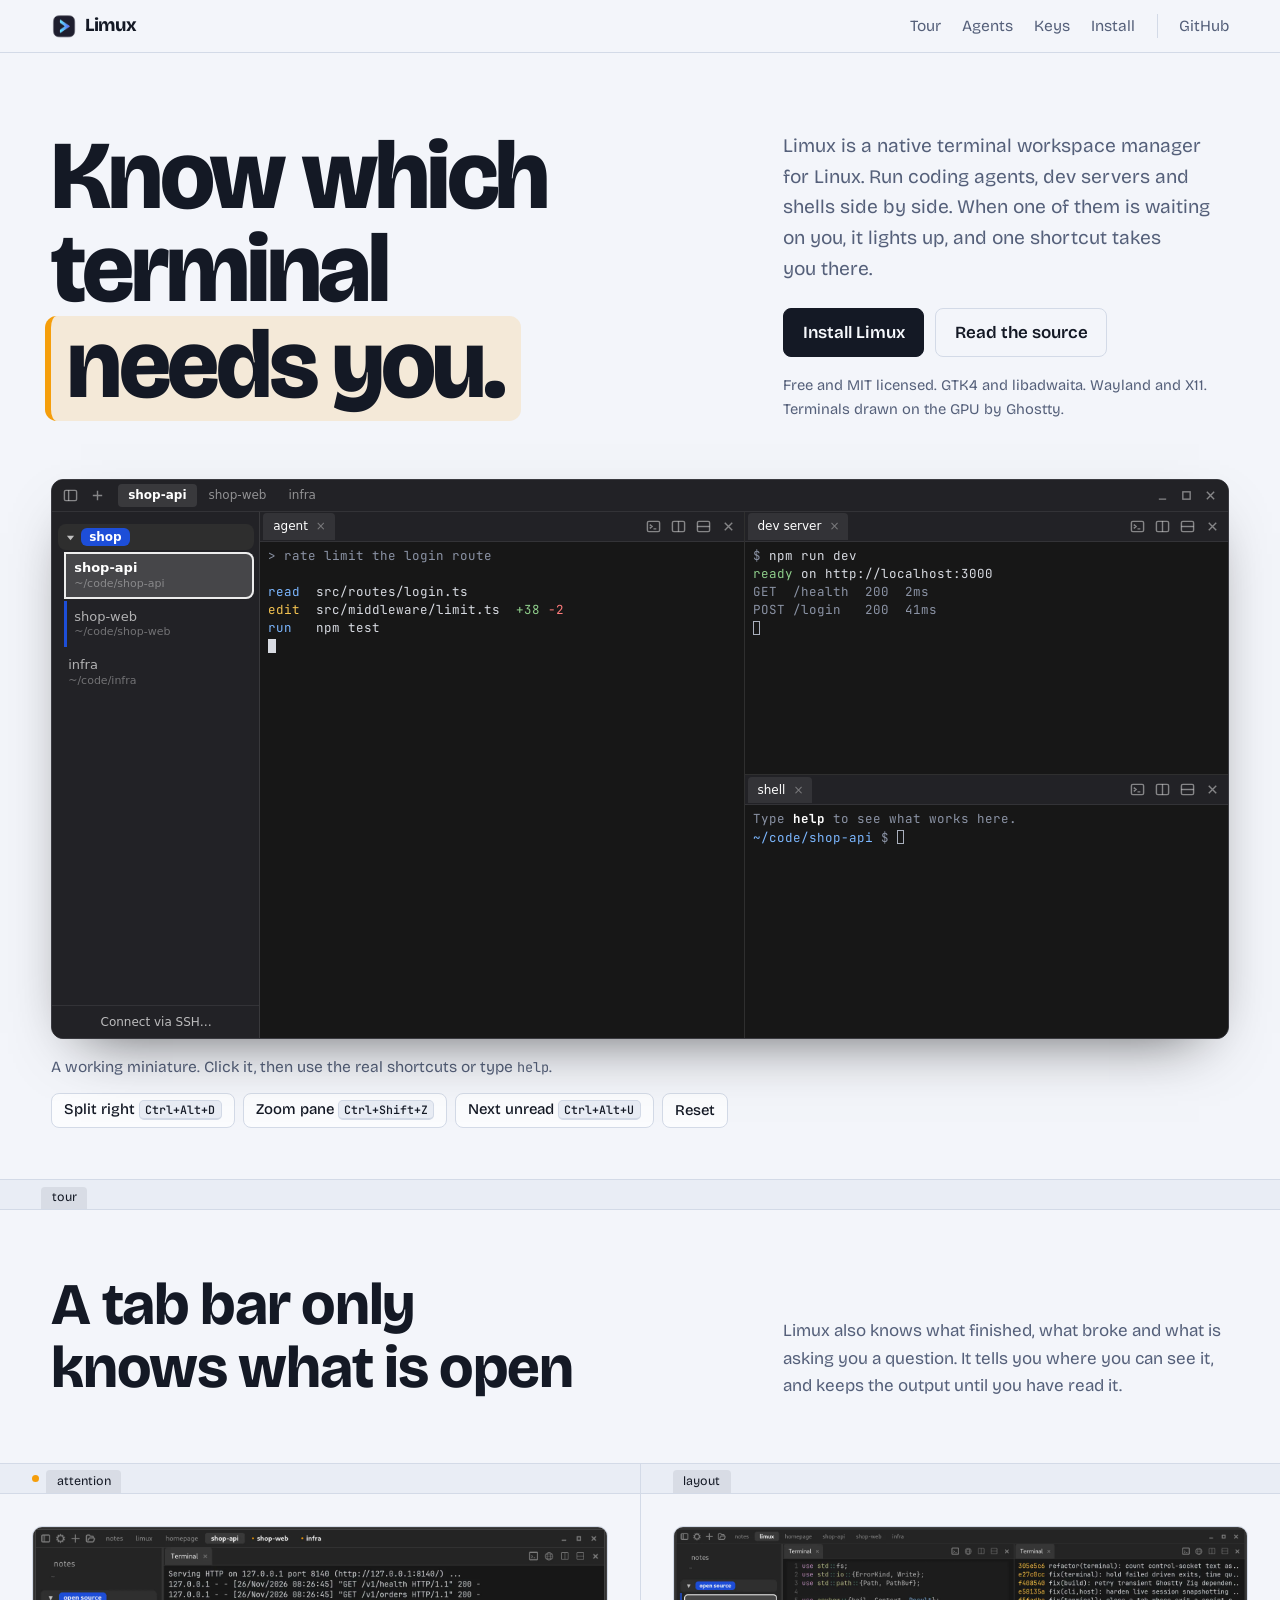
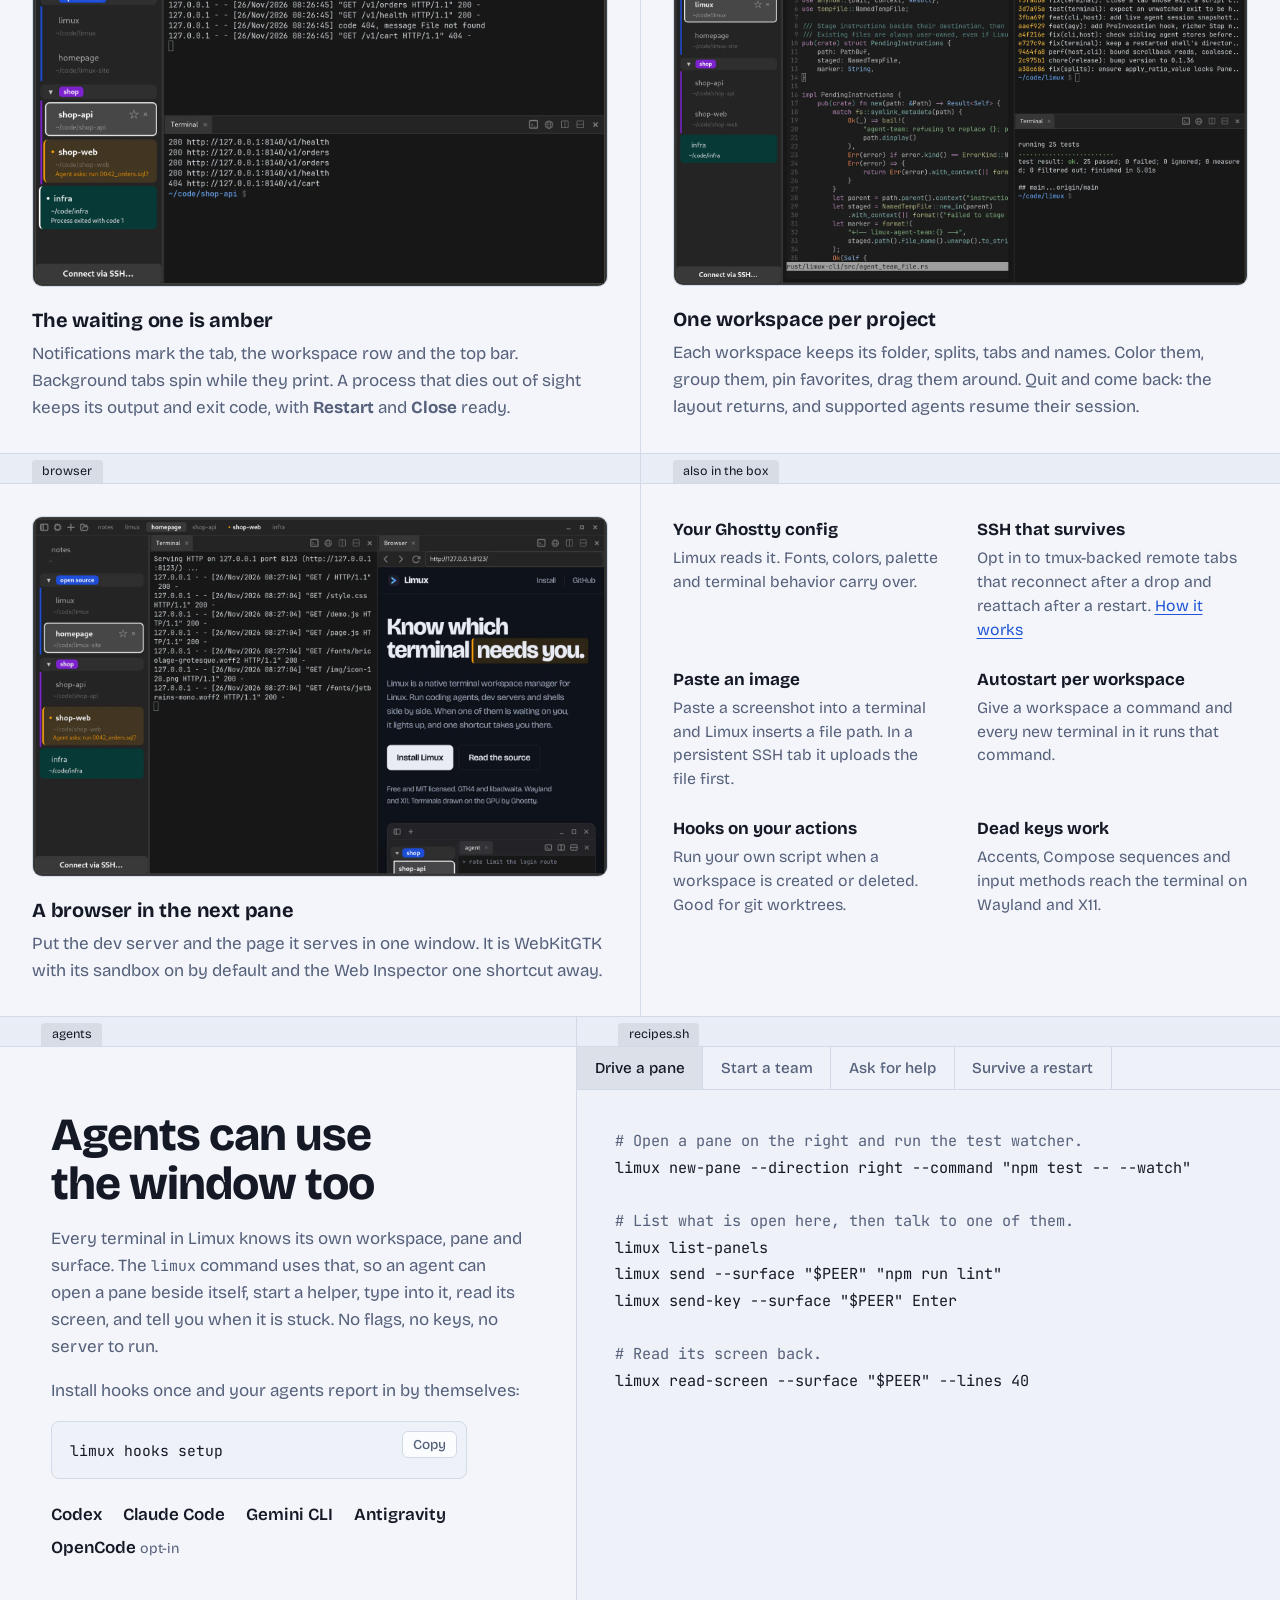
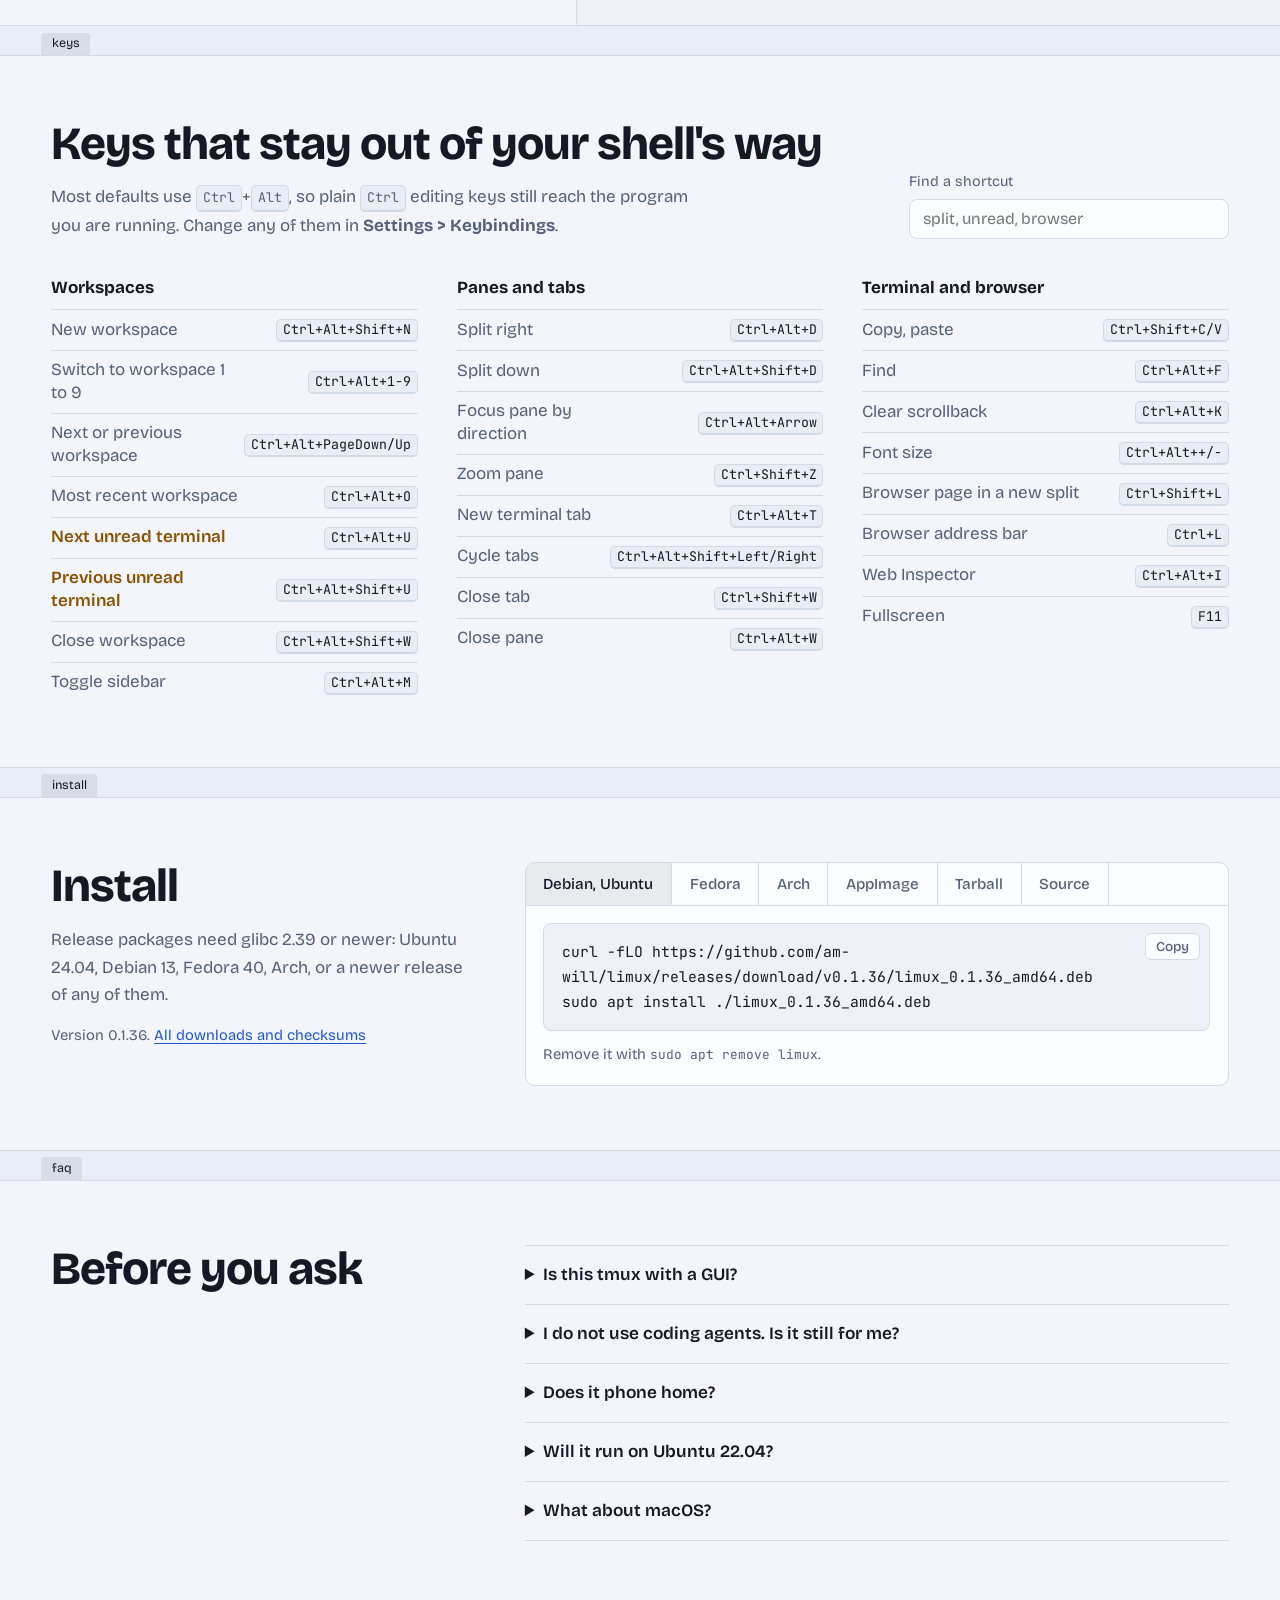
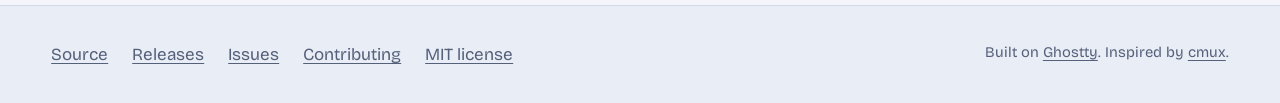
==== site/index.html @ 0cf4faf6 "feat(site): add a homepage with an interactive demo Add a static homepage in site/ with a working mi" ====
<!doctype html>
<html lang="en">
<head>
<meta charset="utf-8">
<meta name="viewport" content="width=device-width, initial-scale=1">
<title>Limux: know which terminal needs you</title>
<meta name="description" content="Limux is a native terminal workspace manager for Linux. Run coding agents, dev servers and shells side by side, and jump straight to the one that is waiting.">
<meta name="color-scheme" content="dark light">
<meta name="theme-color" content="#0e1118" media="(prefers-color-scheme: dark)">
<meta name="theme-color" content="#f3f5fa" media="(prefers-color-scheme: light)">
<link rel="canonical" href="https://am-will.github.io/limux/">
<meta property="og:type" content="website">
<meta property="og:title" content="Limux: know which terminal needs you">
<meta property="og:description" content="A native terminal workspace manager for Linux, rendered by Ghostty and scriptable from any shell.">
<meta property="og:url" content="https://am-will.github.io/limux/">
<meta property="og:image" content="https://am-will.github.io/limux/img/og.png">
<meta name="twitter:card" content="summary_large_image">
<link rel="icon" type="image/png" sizes="32x32" href="img/icon-32.png">
<link rel="apple-touch-icon" href="img/icon-128.png">
<link rel="preload" href="fonts/bricolage-grotesque.woff2" as="font" type="font/woff2" crossorigin>
<link rel="stylesheet" href="style.css">
<script src="demo.js" defer></script>
<script src="page.js" defer></script>
</head>
<body>
<a class="skip" href="#main">Skip to content</a>

<header class="bar">
  <a class="brand" href="#top"><img src="img/icon-128.png" width="26" height="26" alt="">Limux</a>
  <nav aria-label="Page">
    <a href="#tour">Tour</a>
    <a href="#agents">Agents</a>
    <a href="#keys">Keys</a>
    <a href="#install">Install</a>
  </nav>
  <a class="bar-gh" href="https://github.com/am-will/limux">GitHub</a>
</header>

<main id="main">

<section class="hero" id="top">
  <div class="hero-copy">
    <h1>Know which terminal <span class="needs">needs you.</span></h1>
    <p class="lede">Limux is a native terminal workspace manager for Linux. Run coding agents, dev servers and shells side by side. When one of them is waiting on you, it lights up, and one shortcut takes you there.</p>
    <p class="cta">
      <a class="btn btn-primary" href="#install">Install Limux</a>
      <a class="btn" href="https://github.com/am-will/limux">Read the source</a>
    </p>
    <p class="fine">Free and MIT licensed. GTK4 and libadwaita. Wayland and X11. Terminals drawn on the GPU by Ghostty.</p>
  </div>

  <div class="demo-wrap">
    <div id="demo" class="demo" aria-label="Interactive Limux demo">
      <noscript><img src="img/overview.webp" alt="Limux window with a sidebar of workspaces and several split terminal panes" width="1600" height="1000"></noscript>
    </div>
    <div class="demo-tools" id="demo-tools" hidden>
      <p id="demo-hint">A working miniature. Click it, then use the real shortcuts or type <code>help</code>.</p>
      <div class="demo-btns">
        <button type="button" data-act="split-right">Split right <kbd>Ctrl+Alt+D</kbd></button>
        <button type="button" data-act="zoom">Zoom pane <kbd>Ctrl+Shift+Z</kbd></button>
        <button type="button" data-act="next-unread" class="is-unread">Next unread <kbd>Ctrl+Alt+U</kbd></button>
        <button type="button" data-act="reset">Reset</button>
      </div>
    </div>
    <p class="visually-hidden" id="demo-live" aria-live="polite"></p>
  </div>
</section>

<section class="tour" id="tour" aria-labelledby="tour-h">
  <div class="pane pane-intro">
    <div class="tab" aria-hidden="true"><span>tour</span></div>
    <div class="pane-body">
      <h2 id="tour-h">A tab bar only knows what is open</h2>
      <p>Limux also knows what finished, what broke and what is asking you a question. It tells you where you can see it, and keeps the output until you have read it.</p>
    </div>
  </div>

  <div class="pane pane-shot">
    <div class="tab" aria-hidden="true"><span class="dot"></span><span>attention</span></div>
    <figure>
      <img src="img/attention.webp" width="1600" height="1000" loading="lazy" alt="Limux with one workspace in the sidebar highlighted in amber, its message below the name, and another that reports an exited process">
      <figcaption>
        <h3>The waiting one is amber</h3>
        <p>Notifications mark the tab, the workspace row and the top bar. Background tabs spin while they print. A process that dies out of sight keeps its output and exit code, with <b>Restart</b> and <b>Close</b> ready.</p>
      </figcaption>
    </figure>
  </div>

  <div class="pane pane-shot">
    <div class="tab" aria-hidden="true"><span>layout</span></div>
    <figure>
      <img src="img/layout.webp" width="1600" height="1000" loading="lazy" alt="Limux window with grouped workspaces and a split layout of an editor, a git log and a test run">
      <figcaption>
        <h3>One workspace per project</h3>
        <p>Each workspace keeps its folder, splits, tabs and names. Color them, group them, pin favorites, drag them around. Quit and come back: the layout returns, and supported agents resume their session.</p>
      </figcaption>
    </figure>
  </div>

  <div class="pane pane-shot">
    <div class="tab" aria-hidden="true"><span>browser</span></div>
    <figure>
      <img src="img/browser.webp" width="1600" height="1000" loading="lazy" alt="Limux with a terminal on the left and the embedded browser showing a local web page on the right">
      <figcaption>
        <h3>A browser in the next pane</h3>
        <p>Put the dev server and the page it serves in one window. It is WebKitGTK with its sandbox on by default and the Web Inspector one shortcut away.</p>
      </figcaption>
    </figure>
  </div>

  <div class="pane pane-list">
    <div class="tab" aria-hidden="true"><span>also in the box</span></div>
    <dl class="pane-body">
      <div><dt>Your Ghostty config</dt><dd>Limux reads it. Fonts, colors, palette and terminal behavior carry over.</dd></div>
      <div><dt>SSH that survives</dt><dd>Opt in to tmux-backed remote tabs that reconnect after a drop and reattach after a restart. <a href="https://github.com/am-will/limux/blob/main/docs/ssh.md">How it works</a></dd></div>
      <div><dt>Paste an image</dt><dd>Paste a screenshot into a terminal and Limux inserts a file path. In a persistent SSH tab it uploads the file first.</dd></div>
      <div><dt>Autostart per workspace</dt><dd>Give a workspace a command and every new terminal in it runs that command.</dd></div>
      <div><dt>Hooks on your actions</dt><dd>Run your own script when a workspace is created or deleted. Good for git worktrees.</dd></div>
      <div><dt>Dead keys work</dt><dd>Accents, Compose sequences and input methods reach the terminal on Wayland and X11.</dd></div>
    </dl>
  </div>
</section>

<section class="agents" id="agents" aria-labelledby="agents-h">
  <div class="pane agents-copy">
    <div class="tab" aria-hidden="true"><span>agents</span></div>
    <div class="pane-body">
      <h2 id="agents-h">Agents can use the window too</h2>
      <p>Every terminal in Limux knows its own workspace, pane and surface. The <code>limux</code> command uses that, so an agent can open a pane beside itself, start a helper, type into it, read its screen, and tell you when it is stuck. No flags, no keys, no server to run.</p>
      <p>Install hooks once and your agents report in by themselves:</p>
      <div class="cmd"><pre><code>limux hooks setup</code></pre></div>
      <ul class="agent-list" aria-label="Supported agents">
        <li>Codex</li><li>Claude Code</li><li>Gemini CLI</li><li>Antigravity</li><li>OpenCode <small>opt-in</small></li>
      </ul>
    </div>
  </div>
  <div class="pane agents-code">
    <div class="tab" aria-hidden="true"><span>recipes.sh</span></div>
    <div class="recipes" role="tablist" aria-label="Recipes">
      <button role="tab" aria-selected="true" aria-controls="r-drive" id="t-drive">Drive a pane</button>
      <button role="tab" aria-selected="false" aria-controls="r-team" id="t-team" tabindex="-1">Start a team</button>
      <button role="tab" aria-selected="false" aria-controls="r-ask" id="t-ask" tabindex="-1">Ask for help</button>
      <button role="tab" aria-selected="false" aria-controls="r-save" id="t-save" tabindex="-1">Survive a restart</button>
    </div>
    <div role="tabpanel" id="r-drive" aria-labelledby="t-drive"><pre><code><i># Open a pane on the right and run the test watcher.</i>
limux new-pane --direction right --command "npm test -- --watch"

<i># List what is open here, then talk to one of them.</i>
limux list-panels
limux send --surface "$PEER" "npm run lint"
limux send-key --surface "$PEER" Enter

<i># Read its screen back.</i>
limux read-screen --surface "$PEER" --lines 40</code></pre></div>
    <div role="tabpanel" id="r-team" aria-labelledby="t-team" hidden><pre><code><i># One pane per agent, beside the pane you are in.</i>
<i># Writes AGENTS.md so they know how to talk to each other.</i>
limux agent-team --agents codex,claude --cwd "$PWD"

<i># Look before you leap: nothing is written or launched.</i>
limux --json agent-team --dry-run</code></pre></div>
    <div role="tabpanel" id="r-ask" aria-labelledby="t-ask" hidden><pre><code><i># Toast, sidebar message and unread marks, from any script.</i>
limux notify --subtitle "needs review" \
  --body "blocked on auth choice" "Input needed"

<i># Works at the end of a slow build too.</i>
cargo build --release; limux notify "Build done"</code></pre></div>
    <div role="tabpanel" id="r-save" aria-labelledby="t-save" hidden><pre><code><i># Record running agent sessions, then flush the layout.</i>
limux hooks snapshot --save-session

<i># See what would be recorded first.</i>
limux hooks snapshot --dry-run</code></pre></div>
  </div>
</section>

<section class="keys" id="keys" aria-labelledby="keys-h">
  <div class="pane">
    <div class="tab" aria-hidden="true"><span>keys</span></div>
    <div class="pane-body">
      <div class="keys-head">
        <div>
          <h2 id="keys-h">Keys that stay out of your shell's way</h2>
          <p>Most defaults use <kbd>Ctrl</kbd>+<kbd>Alt</kbd>, so plain <kbd>Ctrl</kbd> editing keys still reach the program you are running. Change any of them in <b>Settings &gt; Keybindings</b>.</p>
        </div>
        <label class="key-search"><span>Find a shortcut</span><input id="key-filter" type="search" placeholder="split, unread, browser" autocomplete="off" spellcheck="false"></label>
      </div>
      <div class="key-cols" id="key-cols">
        <table><caption>Workspaces</caption><tbody>
          <tr><th scope="row">New workspace</th><td><kbd>Ctrl+Alt+Shift+N</kbd></td></tr>
          <tr><th scope="row">Switch to workspace 1 to 9</th><td><kbd>Ctrl+Alt+1-9</kbd></td></tr>
          <tr><th scope="row">Next or previous workspace</th><td><kbd>Ctrl+Alt+PageDown/Up</kbd></td></tr>
          <tr><th scope="row">Most recent workspace</th><td><kbd>Ctrl+Alt+O</kbd></td></tr>
          <tr class="is-unread"><th scope="row">Next unread terminal</th><td><kbd>Ctrl+Alt+U</kbd></td></tr>
          <tr class="is-unread"><th scope="row">Previous unread terminal</th><td><kbd>Ctrl+Alt+Shift+U</kbd></td></tr>
          <tr><th scope="row">Close workspace</th><td><kbd>Ctrl+Alt+Shift+W</kbd></td></tr>
          <tr><th scope="row">Toggle sidebar</th><td><kbd>Ctrl+Alt+M</kbd></td></tr>
        </tbody></table>
        <table><caption>Panes and tabs</caption><tbody>
          <tr><th scope="row">Split right</th><td><kbd>Ctrl+Alt+D</kbd></td></tr>
          <tr><th scope="row">Split down</th><td><kbd>Ctrl+Alt+Shift+D</kbd></td></tr>
          <tr><th scope="row">Focus pane by direction</th><td><kbd>Ctrl+Alt+Arrow</kbd></td></tr>
          <tr><th scope="row">Zoom pane</th><td><kbd>Ctrl+Shift+Z</kbd></td></tr>
          <tr><th scope="row">New terminal tab</th><td><kbd>Ctrl+Alt+T</kbd></td></tr>
          <tr><th scope="row">Cycle tabs</th><td><kbd>Ctrl+Alt+Shift+Left/Right</kbd></td></tr>
          <tr><th scope="row">Close tab</th><td><kbd>Ctrl+Shift+W</kbd></td></tr>
          <tr><th scope="row">Close pane</th><td><kbd>Ctrl+Alt+W</kbd></td></tr>
        </tbody></table>
        <table><caption>Terminal and browser</caption><tbody>
          <tr><th scope="row">Copy, paste</th><td><kbd>Ctrl+Shift+C/V</kbd></td></tr>
          <tr><th scope="row">Find</th><td><kbd>Ctrl+Alt+F</kbd></td></tr>
          <tr><th scope="row">Clear scrollback</th><td><kbd>Ctrl+Alt+K</kbd></td></tr>
          <tr><th scope="row">Font size</th><td><kbd>Ctrl+Alt++/-</kbd></td></tr>
          <tr><th scope="row">Browser page in a new split</th><td><kbd>Ctrl+Shift+L</kbd></td></tr>
          <tr><th scope="row">Browser address bar</th><td><kbd>Ctrl+L</kbd></td></tr>
          <tr><th scope="row">Web Inspector</th><td><kbd>Ctrl+Alt+I</kbd></td></tr>
          <tr><th scope="row">Fullscreen</th><td><kbd>F11</kbd></td></tr>
        </tbody></table>
      </div>
      <p class="key-none" id="key-none" hidden>No default shortcut matches that.</p>
    </div>
  </div>
</section>

<section class="install" id="install" aria-labelledby="install-h">
  <div class="pane">
    <div class="tab" aria-hidden="true"><span>install</span></div>
    <div class="pane-body install-grid">
      <div>
        <h2 id="install-h">Install</h2>
        <p>Release packages need glibc 2.39 or newer: Ubuntu 24.04, Debian 13, Fedora 40, Arch, or a newer release of any of them.</p>
        <p class="fine">Version <span data-version>0.1.36</span>. <a href="https://github.com/am-will/limux/releases/latest">All downloads and checksums</a></p>
      </div>
      <div class="installer">
        <div class="distros" role="tablist" aria-label="Package">
          <button role="tab" id="d-deb" aria-controls="p-deb" aria-selected="true">Debian, Ubuntu</button>
          <button role="tab" id="d-rpm" aria-controls="p-rpm" aria-selected="false" tabindex="-1">Fedora</button>
          <button role="tab" id="d-aur" aria-controls="p-aur" aria-selected="false" tabindex="-1">Arch</button>
          <button role="tab" id="d-app" aria-controls="p-app" aria-selected="false" tabindex="-1">AppImage</button>
          <button role="tab" id="d-tar" aria-controls="p-tar" aria-selected="false" tabindex="-1">Tarball</button>
          <button role="tab" id="d-src" aria-controls="p-src" aria-selected="false" tabindex="-1">Source</button>
        </div>
        <div role="tabpanel" id="p-deb" aria-labelledby="d-deb"><div class="cmd"><pre><code>curl -fLO https://github.com/am-will/limux/releases/download/v<span data-version>0.1.36</span>/limux_<span data-version>0.1.36</span>_amd64.deb
sudo apt install ./limux_<span data-version>0.1.36</span>_amd64.deb</code></pre></div><p class="fine">Remove it with <code>sudo apt remove limux</code>.</p></div>
        <div role="tabpanel" id="p-rpm" aria-labelledby="d-rpm" hidden><div class="cmd"><pre><code>sudo dnf install https://github.com/am-will/limux/releases/download/v<span data-version>0.1.36</span>/limux-<span data-version>0.1.36</span>-1.x86_64.rpm</code></pre></div><p class="fine">Remove it with <code>sudo dnf remove limux</code>.</p></div>
        <div role="tabpanel" id="p-aur" aria-labelledby="d-aur" hidden><div class="cmd"><pre><code>yay -S limux-bin</code></pre></div><p class="fine">Any AUR helper works.</p></div>
        <div role="tabpanel" id="p-app" aria-labelledby="d-app" hidden><div class="cmd"><pre><code>curl -fLO https://github.com/am-will/limux/releases/download/v<span data-version>0.1.36</span>/Limux-<span data-version>0.1.36</span>-x86_64.AppImage
chmod +x Limux-<span data-version>0.1.36</span>-x86_64.AppImage
./Limux-<span data-version>0.1.36</span>-x86_64.AppImage</code></pre></div><p class="fine">Uses the GTK4, libadwaita, <code>bubblewrap</code> and <code>xdg-dbus-proxy</code> from your system.</p></div>
        <div role="tabpanel" id="p-tar" aria-labelledby="d-tar" hidden><div class="cmd"><pre><code>curl -fLO https://github.com/am-will/limux/releases/download/v<span data-version>0.1.36</span>/limux-<span data-version>0.1.36</span>-linux-x86_64.tar.gz
tar xzf limux-<span data-version>0.1.36</span>-linux-x86_64.tar.gz
cd limux-<span data-version>0.1.36</span>-linux-x86_64
./install.sh --prefix="$HOME/.local"</code></pre></div><p class="fine">Or <code>sudo ./install.sh</code> for a system install. Add <code>--uninstall</code> to remove it.</p></div>
        <div role="tabpanel" id="p-src" aria-labelledby="d-src" hidden><div class="cmd"><pre><code>git clone --recurse-submodules https://github.com/am-will/limux
cd limux
./scripts/build-ghostty.sh
cargo build --release</code></pre></div><p class="fine">Needs Rust and Zig 0.16.0. <a href="https://github.com/am-will/limux#build-from-source">Full steps</a></p></div>
      </div>
    </div>
  </div>
</section>

<section class="faq" aria-labelledby="faq-h">
  <div class="pane">
    <div class="tab" aria-hidden="true"><span>faq</span></div>
    <div class="pane-body faq-grid">
      <h2 id="faq-h">Before you ask</h2>
      <div class="faq-items">
        <details><summary>Is this tmux with a GUI?</summary><p>No. tmux multiplexes inside one terminal. Limux is the terminal: native panes, a browser, notifications and a socket API around Ghostty surfaces. It can use tmux on a remote host to keep SSH sessions alive, and it runs tmux like any other program.</p></details>
        <details><summary>I do not use coding agents. Is it still for me?</summary><p>Yes. Agents are programs in a terminal. Everything here works for a build, a log tail or an editor.</p></details>
        <details><summary>Does it phone home?</summary><p>No. Limux has no telemetry and no account. The control API is a Unix socket on your machine. It makes SSH connections and loads web pages when you ask it to.</p></details>
        <details><summary>Will it run on Ubuntu 22.04?</summary><p>No. It needs GTK 4.10 or newer, libadwaita, WebKitGTK 6.0 and, for release packages, glibc 2.39. <a href="https://github.com/am-will/limux/issues/10">Issue 10</a> tracks the request.</p></details>
        <details><summary>What about macOS?</summary><p>Limux is a Linux port of the ideas in <a href="https://github.com/manaflow-ai/cmux">cmux</a>, which is a native macOS app. Use that.</p></details>
      </div>
    </div>
  </div>
</section>

</main>

<footer>
  <p><a href="https://github.com/am-will/limux">Source</a><a href="https://github.com/am-will/limux/releases">Releases</a><a href="https://github.com/am-will/limux/issues">Issues</a><a href="https://github.com/am-will/limux/blob/main/CONTRIBUTING.md">Contributing</a><a href="https://github.com/am-will/limux/blob/main/LICENSE">MIT license</a></p>
  <p class="fine">Built on <a href="https://ghostty.org">Ghostty</a>. Inspired by <a href="https://github.com/manaflow-ai/cmux">cmux</a>.</p>
</footer>
</body>
</html>
---- site/style.css ----
/* Limux homepage. No build step, self-hosted fonts. */
@font-face {
  font-family: "Bricolage Grotesque";
  src: url("fonts/bricolage-grotesque.woff2") format("woff2");
  font-weight: 400 800;
  font-display: swap;
}
@font-face {
  font-family: "JetBrains Mono";
  src: url("fonts/jetbrains-mono.woff2") format("woff2");
  font-weight: 400 700;
  font-display: swap;
}

:root {
  --bg: #0e1118;
  --pane: #12161f;
  --head: #0b0e14;
  --line: #242b3a;
  --ink: #e9ecf5;
  --dim: #9aa4b8;
  --link: #7cc9ff;
  --amber: #f59e0b;
  --amber-ink: #fbbf4d;
  --amber-fill: rgb(245 158 11 / 0.14);
  --btn: #e9ecf5;
  --btn-ink: #0e1118;
  --code: #0a0d13;
  --gutter: clamp(1.1rem, 4vw, 3.5rem);
  --sans: "Bricolage Grotesque", system-ui, sans-serif;
  --mono: "JetBrains Mono", ui-monospace, "DejaVu Sans Mono", monospace;
}
@media (prefers-color-scheme: light) {
  :root {
    --bg: #f3f5fa;
    --pane: #fbfcfe;
    --head: #e9edf5;
    --line: #d3dae7;
    --ink: #141925;
    --dim: #55607a;
    --link: #1f55d6;
    --amber-ink: #8a5200;
    --btn: #141925;
    --btn-ink: #f7f9fd;
    --code: #eef1f8;
  }
}

* { box-sizing: border-box; }
html { scroll-behavior: smooth; scroll-padding-top: 4rem; }
body {
  margin: 0;
  background: var(--bg);
  color: var(--ink);
  font: 400 1.0625rem/1.6 var(--sans);
  -webkit-font-smoothing: antialiased;
}
img { max-width: 100%; height: auto; display: block; }
a { color: var(--link); text-decoration-thickness: 1px; text-underline-offset: 0.2em; }
a:hover { text-decoration-thickness: 2px; }
:focus-visible { outline: 2px solid var(--link); outline-offset: 3px; border-radius: 3px; }
h1, h2, h3 { line-height: 1.06; letter-spacing: -0.022em; margin: 0; text-wrap: balance; }
h2 { font-size: clamp(1.8rem, 3.6vw, 2.9rem); font-weight: 750; }
h3 { font-size: 1.25rem; font-weight: 700; letter-spacing: -0.01em; line-height: 1.2; }
p { margin: 0; text-wrap: pretty; }
code, pre, kbd { font-family: var(--mono); font-size: 0.875em; }
kbd {
  display: inline-block;
  padding: 0.08em 0.45em;
  border: 1px solid var(--line);
  border-bottom-width: 2px;
  border-radius: 5px;
  background: var(--head);
  font-size: 0.78em;
  white-space: nowrap;
}
.fine { color: var(--dim); font-size: 0.92rem; }
.skip { position: absolute; left: -999px; }
.skip:focus { left: 1rem; top: 1rem; z-index: 20; background: var(--pane); padding: 0.5rem 1rem; }
.visually-hidden { position: absolute; width: 1px; height: 1px; overflow: hidden; clip-path: inset(50%); }

/* Top bar */
.bar {
  position: sticky; top: 0; z-index: 10;
  display: flex; align-items: center; gap: 1.4rem;
  padding: 0.7rem var(--gutter);
  background: var(--bg);
  border-bottom: 1px solid var(--line);
}
.brand { display: flex; align-items: center; gap: 0.5rem; font-weight: 750; font-size: 1.15rem; color: var(--ink); text-decoration: none; letter-spacing: -0.02em; }
.bar nav { display: flex; gap: 1.3rem; margin-left: auto; }
.bar nav a, .bar-gh { color: var(--dim); text-decoration: none; font-size: 0.97rem; }
.bar nav a:hover, .bar-gh:hover { color: var(--ink); }
.bar-gh { border-left: 1px solid var(--line); padding-left: 1.3rem; }

/* Hero */
.hero { padding: clamp(2.6rem, 6vw, 5.2rem) var(--gutter) clamp(2rem, 4vw, 3.6rem); max-width: 90rem; margin: 0 auto; }
.hero-copy { display: grid; grid-template-columns: minmax(0, 1.2fr) minmax(18rem, 0.8fr); column-gap: clamp(2rem, 5vw, 5rem); align-items: end; }
h1 { grid-row: 1 / span 3; font-size: clamp(2.9rem, 7.6vw, 6.4rem); font-weight: 800; letter-spacing: -0.034em; line-height: 0.96; }
/* The unread row from the app's sidebar, at headline size. */
.needs {
  display: inline-block;
  padding: 0.03em 0.18em 0.09em 0.16em;
  margin-left: -0.06em;
  border-left: 0.07em solid var(--amber);
  border-radius: 0.12em;
  background: var(--amber-fill);
  white-space: nowrap;
}
.lede { font-size: clamp(1.08rem, 1.5vw, 1.24rem); color: var(--dim); }
.cta { display: flex; flex-wrap: wrap; gap: 0.7rem; margin: 1.4rem 0 1rem; }
.btn {
  display: inline-block; padding: 0.62rem 1.15rem;
  border: 1px solid var(--line); border-radius: 8px;
  color: var(--ink); text-decoration: none; font-weight: 600;
}
.btn:hover { border-color: var(--dim); }
.btn-primary { background: var(--btn); border-color: var(--btn); color: var(--btn-ink); }
.btn-primary:hover { opacity: 0.88; }

/* Section panes: the page is laid out as a split tree */
.pane { border-top: 1px solid var(--line); background: var(--bg); min-width: 0; }
.tab {
  display: flex; align-items: center;
  height: 30px; padding: 0 calc(var(--gutter) - 10px);
  background: var(--head); border-bottom: 1px solid var(--line);
  font-size: 0.78rem; color: var(--dim);
}
.tab span:not(.dot) { background: color-mix(in srgb, var(--ink) 8%, transparent); padding: 0.18rem 0.65rem; border-radius: 4px 4px 0 0; align-self: end; color: var(--ink); line-height: 1.35; }
.tab .dot { width: 7px; height: 7px; border-radius: 50%; background: var(--amber); margin-right: 0.45rem; }
.pane-body { padding: clamp(2rem, 5vw, 4.2rem) var(--gutter); }
.pane-body > p { color: var(--dim); max-width: 62ch; margin-top: 1rem; }

.tour { display: grid; grid-template-columns: 1fr 1fr; }
.pane-intro { grid-column: 1 / -1; }
.pane-intro .pane-body { display: grid; grid-template-columns: 1.2fr 0.8fr; gap: clamp(1.5rem, 5vw, 5rem); align-items: end; }
.pane-intro h2 { font-size: clamp(2.1rem, 4.6vw, 3.7rem); }
.pane-intro p { margin: 0; }
.pane-shot:nth-of-type(odd) { border-right: 0; }
.tour .pane-shot + .pane-shot, .tour .pane-list { border-left: 1px solid var(--line); }
.tour .pane-shot:nth-child(4) { border-left: 0; }
.pane-shot .tab { padding-inline: clamp(1rem, 2.6vw, 2rem); }
figure { margin: 0; padding: clamp(1.1rem, 2.6vw, 2rem); display: grid; grid-template-columns: minmax(0, 1fr); gap: 1.3rem; }
figure img { border-radius: 10px; border: 1px solid var(--line); background: #171717; }
figcaption p { color: var(--dim); margin-top: 0.5rem; max-width: 56ch; }
.pane-list .tab { padding-inline: clamp(1rem, 2.6vw, 2rem); }
.pane-list dl { margin: 0; padding: clamp(1.1rem, 2.6vw, 2rem); display: grid; grid-template-columns: 1fr 1fr; gap: 1.5rem 2rem; }
dt { font-weight: 700; }
dd { margin: 0.2rem 0 0; color: var(--dim); font-size: 0.99rem; line-height: 1.5; }

.agents { display: grid; grid-template-columns: 0.9fr 1.1fr; }
.agents-code { border-left: 1px solid var(--line); background: var(--code); display: flex; flex-direction: column; }
.agents-copy .pane-body > .cmd { margin: 1.1rem 0 1.4rem; max-width: 26rem; }
.agent-list { list-style: none; display: flex; flex-wrap: wrap; gap: 0.35rem 1.3rem; padding: 0; margin: 0; font-weight: 600; }
.agent-list small { color: var(--dim); font-weight: 400; }
.recipes, .distros { display: flex; flex-wrap: wrap; border-bottom: 1px solid var(--line); }
.recipes button, .distros button {
  appearance: none; border: 0; border-right: 1px solid var(--line); background: transparent;
  color: var(--dim); font: 500 0.95rem var(--sans); padding: 0.75rem 1.1rem; cursor: pointer;
}
.recipes button:hover, .distros button:hover { color: var(--ink); }
.recipes [aria-selected="true"], .distros [aria-selected="true"] { color: var(--ink); background: color-mix(in srgb, var(--ink) 8%, transparent); }
.recipes button:focus-visible, .distros button:focus-visible { outline-offset: -3px; }
.agents-code pre { margin: 0; padding: clamp(1.3rem, 3vw, 2.4rem); overflow-x: auto; line-height: 1.75; font-size: 0.95rem; }
pre code { font-size: 1em; }
pre i { font-style: normal; color: var(--dim); }

.cmd { position: relative; border: 1px solid var(--line); border-radius: 8px; background: var(--code); }
.cmd pre { margin: 0; font-size: 0.92rem; padding: 0.95rem 5.2rem 0.95rem 1.1rem; white-space: pre-wrap; overflow-wrap: anywhere; line-height: 1.7; }
.copy {
  position: absolute; top: 0.55rem; right: 0.55rem;
  border: 1px solid var(--line); border-radius: 6px; background: var(--pane); color: var(--dim);
  font: 500 0.85rem var(--sans); padding: 0.25rem 0.65rem; cursor: pointer;
}
.copy:hover { color: var(--ink); }

.keys-head { display: grid; grid-template-columns: 1fr minmax(14rem, 20rem); gap: 2rem; align-items: end; margin-bottom: 2.2rem; }
.keys-head p { color: var(--dim); margin-top: 0.9rem; max-width: 60ch; }
.key-search span { display: block; font-size: 0.9rem; color: var(--dim); margin-bottom: 0.35rem; }
.key-search input {
  width: 100%; padding: 0.6rem 0.8rem; border: 1px solid var(--line); border-radius: 8px;
  background: var(--pane); color: var(--ink); font: 400 1rem var(--sans);
}
.key-cols { display: grid; grid-template-columns: repeat(3, 1fr); gap: 0 clamp(1.5rem, 3vw, 3rem); align-items: start; }
table { width: 100%; border-collapse: collapse; }
caption { text-align: left; font-weight: 700; padding-bottom: 0.5rem; }
th { text-align: left; font-weight: 400; color: var(--dim); }
td { text-align: right; }
th, td { padding: 0.5rem 0; border-top: 1px solid var(--line); vertical-align: middle; line-height: 1.35; }
tr.is-unread th { color: var(--amber-ink); font-weight: 600; }
.key-none { color: var(--dim); }

.install-grid { display: grid; grid-template-columns: 0.75fr 1.25fr; gap: clamp(1.5rem, 4vw, 4rem); align-items: start; }
.install-grid > *, .agents > *, .faq-grid > * { min-width: 0; }
.install-grid > div:first-child p { color: var(--dim); margin-top: 1rem; max-width: 46ch; }
.installer { border: 1px solid var(--line); border-radius: 10px; overflow: hidden; background: var(--pane); min-width: 0; }
.installer [role="tabpanel"] { padding: 1.1rem; }
.installer .fine { margin-top: 0.8rem; }

.faq-grid { display: grid; grid-template-columns: 0.75fr 1.25fr; gap: clamp(1.5rem, 4vw, 4rem); }
details { border-top: 1px solid var(--line); padding: 0.95rem 0; }
details:last-child { border-bottom: 1px solid var(--line); }
summary { cursor: pointer; font-weight: 600; font-size: 1.08rem; }
details p { color: var(--dim); margin-top: 0.6rem; max-width: 64ch; }

footer { border-top: 1px solid var(--line); background: var(--head); padding: 2.2rem var(--gutter); display: flex; flex-wrap: wrap; gap: 1rem 2rem; justify-content: space-between; }
footer p:first-child { display: flex; flex-wrap: wrap; gap: 0.4rem 1.5rem; }
footer a { color: var(--dim); }
footer a:hover { color: var(--ink); }

/* ------------------------------------------------------------------
   Demo window. Colors and metrics come from the app's own GTK CSS
   (BASE_CSS, PANE_CSS and workspace_group_css), so it always uses the
   dark appearance, whatever the page does.
   ------------------------------------------------------------------ */
.demo-wrap { margin-top: clamp(2rem, 4.5vw, 3.6rem); }
.demo {
  --w-bg: #222226; --w-term: #171717; --w-fg: 255 255 255;
  display: flex; flex-direction: column;
  height: clamp(25rem, 52vw, 35rem);
  border-radius: 12px; overflow: hidden;
  border: 1px solid #3a3a40;
  background: var(--w-term); color: rgb(var(--w-fg));
  font: 400 12px/1.35 "Adwaita Sans", "Cantarell", system-ui, sans-serif;
  box-shadow: 0 24px 60px -30px rgb(0 0 0 / 0.7);
  user-select: none; -webkit-user-select: none;
}
.demo:focus { outline: none; }
.demo:focus-visible { outline: 2px solid var(--link); outline-offset: 4px; }
.demo noscript img { width: 100%; height: 100%; object-fit: cover; object-position: top left; }
.d-top { display: flex; align-items: center; gap: 2px; min-height: 32px; padding: 0 6px; background: var(--w-bg); border-bottom: 1px solid rgb(var(--w-fg) / 0.08); }
.d-ic { appearance: none; border: 0; background: none; color: rgb(var(--w-fg) / 0.45); width: 25px; height: 25px; border-radius: 6px; padding: 4px; cursor: pointer; display: grid; place-items: center; flex: none; }
.d-ic:hover { background: rgb(var(--w-fg) / 0.08); color: rgb(var(--w-fg) / 0.85); }
.d-ic svg { width: 15px; height: 15px; fill: none; stroke: currentColor; stroke-width: 1.5; }
.d-pills { display: flex; gap: 2px; min-width: 0; overflow: hidden; margin: 0 6px; }
.d-pill { appearance: none; border: 0; background: none; font: 500 12px inherit; font-family: inherit; color: rgb(var(--w-fg) / 0.5); padding: 3px 10px; border-radius: 4px; cursor: pointer; white-space: nowrap; }
.d-pill:hover { background: rgb(var(--w-fg) / 0.06); }
.d-pill.on { background: rgb(var(--w-fg) / 0.1); color: rgb(var(--w-fg)); font-weight: 600; }
.d-pill.unread { color: rgb(var(--w-fg)); font-weight: 600; }
.d-pill.unread::before { content: ""; display: inline-block; width: 6px; height: 6px; border-radius: 50%; background: #f59e0b; margin-right: 6px; vertical-align: 1px; }
.d-grow { flex: 1; }
.d-win { display: flex; gap: 2px; color: rgb(var(--w-fg) / 0.45); }
.d-win span { width: 22px; height: 22px; display: grid; place-items: center; }
.d-win svg { width: 11px; height: 11px; fill: none; stroke: currentColor; stroke-width: 1.5; }
.d-main { flex: 1; display: flex; min-height: 0; }
.d-side { width: 208px; flex: none; background: var(--w-bg); border-right: 1px solid rgb(var(--w-fg) / 0.1); overflow: hidden; display: flex; flex-direction: column; transition: width 160ms ease; }
.demo.no-side .d-side { width: 0; border-right: 0; }
.d-rows { flex: 1; overflow: auto; padding: 6px 0; width: 208px; scrollbar-width: none; }
.d-group { margin: 6px 6px 0; padding: 4px 8px; border-radius: 8px; background: #2e2e2e; display: flex; align-items: center; gap: 6px; cursor: pointer; width: calc(100% - 12px); border: 0; color: inherit; font: inherit; text-align: left; }
.d-group svg { width: 9px; height: 9px; fill: rgb(255 255 255 / 0.7); transition: transform 120ms; }
.d-group.shut svg { transform: rotate(-90deg); }
.d-group b { font-weight: 600; background: var(--g, #1d4ed8); border-radius: 6px; padding: 1px 8px; }
.d-group .n { color: rgb(255 255 255 / 0.6); font-size: 11px; margin-left: auto; }
.d-row { appearance: none; border: 0; color: inherit; font: inherit; text-align: left; display: block; width: calc(100% - 12px); margin: 2px 6px; padding: 7px 10px; border-radius: 8px; background: none; cursor: pointer; }
.d-row.member { box-shadow: inset 3px 0 0 0 var(--g); border-radius: 0 8px 8px 0; margin-left: 12px; width: calc(100% - 18px); }
.d-row:hover { background: rgb(var(--w-fg) / 0.05); }
.d-row.on { background: rgb(var(--w-fg) / 0.16); box-shadow: inset 0 0 0 2px rgb(var(--w-fg) / 0.9); }
.d-row.unread { background: rgb(245 158 11 / 0.14); border-left: 3px solid #f59e0b; box-shadow: none; }
.d-row .nm { font-size: 13px; font-weight: 500; color: rgb(var(--w-fg) / 0.65); }
.d-row.on .nm, .d-row.unread .nm { color: rgb(var(--w-fg)); font-weight: 600; }
.d-row .pt { font-size: 11px; color: rgb(var(--w-fg) / 0.36); white-space: nowrap; overflow: hidden; text-overflow: ellipsis; }
.d-row .ms { font-size: 11px; color: rgb(245 158 11 / 0.95); white-space: nowrap; overflow: hidden; text-overflow: ellipsis; }
.d-ssh { margin: 0; padding: 8px; text-align: center; border-top: 1px solid rgb(var(--w-fg) / 0.08); color: rgb(var(--w-fg) / 0.7); width: 208px; }
.d-content { flex: 1; min-width: 0; display: flex; background: rgb(var(--w-fg) / 0.1); }
.d-split { flex: 1; display: flex; gap: 1px; min-width: 0; min-height: 0; }
.d-split.col { flex-direction: column; }
.d-pane { flex: 1 1 0; min-width: 0; min-height: 0; display: flex; flex-direction: column; background: var(--w-term); cursor: text; }
.d-ph { display: flex; align-items: center; min-height: 30px; padding: 0 3px; background: var(--w-bg); border-bottom: 1px solid rgb(var(--w-fg) / 0.08); overflow: hidden; cursor: default; flex: none; }
.d-tab { display: flex; align-items: center; gap: 5px; padding: 5px 6px 5px 10px; border-radius: 4px 4px 0 0; color: rgb(var(--w-fg) / 0.5); white-space: nowrap; border: 0; background: none; font: inherit; cursor: pointer; }
.d-tab.on { color: rgb(var(--w-fg)); background: rgb(var(--w-fg) / 0.08); }
.d-tab .ud { width: 7px; height: 7px; border-radius: 50%; background: #f59e0b; }
.d-tab .sp { width: 9px; height: 9px; border-radius: 50%; border: 1.5px solid rgb(var(--w-fg) / 0.25); border-top-color: rgb(var(--w-fg) / 0.8); animation: d-spin 0.9s linear infinite; }
@keyframes d-spin { to { transform: rotate(1turn); } }
.d-x { color: rgb(var(--w-fg) / 0.35); padding: 0 3px; border-radius: 5px; }
.d-x:hover { color: #fff; background: rgb(var(--w-fg) / 0.1); }
.d-term { flex: 1; min-height: 0; overflow: auto; padding: 5px 8px; font: 400 12.5px/1.45 var(--mono); color: #d8dbe2; white-space: pre-wrap; overflow-wrap: anywhere; scrollbar-width: none; }
.d-term::-webkit-scrollbar, .d-rows::-webkit-scrollbar { display: none; }
.d-term .g { color: #8fce8b; } .d-term .b { color: #7cb7ff; } .d-term .y { color: #f5c451; } .d-term .r { color: #ff7b7b; } .d-term .m { color: #8b93a5; } .d-term .w { color: #fff; font-weight: 700; }
.d-cur { display: inline-block; width: 0.6em; height: 1.15em; vertical-align: -0.2em; border: 1px solid #aab0bd; }
.d-pane.focus .d-cur { background: #d8dbe2; border-color: #d8dbe2; }
.demo:focus .d-pane.focus .d-cur { animation: d-blink 1.1s steps(1) infinite; }
@keyframes d-blink { 50% { background: transparent; border-color: transparent; } }
.d-toast { position: absolute; left: 50%; bottom: 14px; transform: translateX(-50%); background: #3b3b41; border-radius: 99px; padding: 8px 16px; font-weight: 600; box-shadow: 0 3px 12px rgb(0 0 0 / 0.5); white-space: nowrap; max-width: 92%; overflow: hidden; text-overflow: ellipsis; }
.demo { position: relative; }
.demo-tools { display: flex; flex-wrap: wrap; gap: 0.8rem 1.5rem; align-items: center; justify-content: space-between; margin-top: 1rem; color: var(--dim); font-size: 0.97rem; }
.demo-btns { display: flex; flex-wrap: wrap; gap: 0.5rem; }
.demo-btns button { appearance: none; border: 1px solid var(--line); border-radius: 8px; background: var(--pane); color: var(--ink); font: 500 0.93rem var(--sans); padding: 0.42rem 0.75rem; cursor: pointer; }
.demo-btns button:hover { border-color: var(--dim); }
.demo-btns .is-unread.hot { border-color: var(--amber); background: var(--amber-fill); }

@media (max-width: 60rem) {
  .hero-copy, .pane-intro .pane-body, .agents, .keys-head, .install-grid, .faq-grid { grid-template-columns: 1fr; }
  .hero-copy { row-gap: 1.6rem; }
  .hero-copy .cta { margin: 0; }
  h1 { grid-row: auto; }
  .tour { grid-template-columns: 1fr; }
  .tour .pane { border-left: 0 !important; }
  .agents-code { border-left: 0; }
  .key-cols { grid-template-columns: 1fr; gap: 1.8rem; }
}
@media (max-width: 40rem) {
  .agents-code pre { white-space: pre-wrap; overflow-wrap: anywhere; font-size: 0.85rem; }
  .cmd pre { font-size: 0.85rem; }
  .bar { gap: 1rem; }
  .bar nav a:nth-child(-n + 3) { display: none; }
  .bar-gh { padding-left: 1rem; }
  .demo { height: 27rem; }
  .d-side { width: 138px; } .d-rows, .d-ssh { width: 138px; }
  .d-pills { display: none; }
  .d-term { font-size: 11px; }
  .demo-btns kbd { display: none; }
  .pane-list dl { grid-template-columns: 1fr; }
  .recipes button, .distros button { padding: 0.65rem 0.8rem; }
}
@media (prefers-reduced-motion: reduce) {
  html { scroll-behavior: auto; }
  *, *::before, *::after { animation: none !important; transition: none !important; }
}
.d-exit { appearance: none; border: 0; border-radius: 6px; background: #3b3b41; color: #fff; font: 500 12px "Adwaita Sans", system-ui, sans-serif; padding: 4px 11px; margin-top: 4px; cursor: pointer; }
.d-exit:hover { background: #4a4a51; }
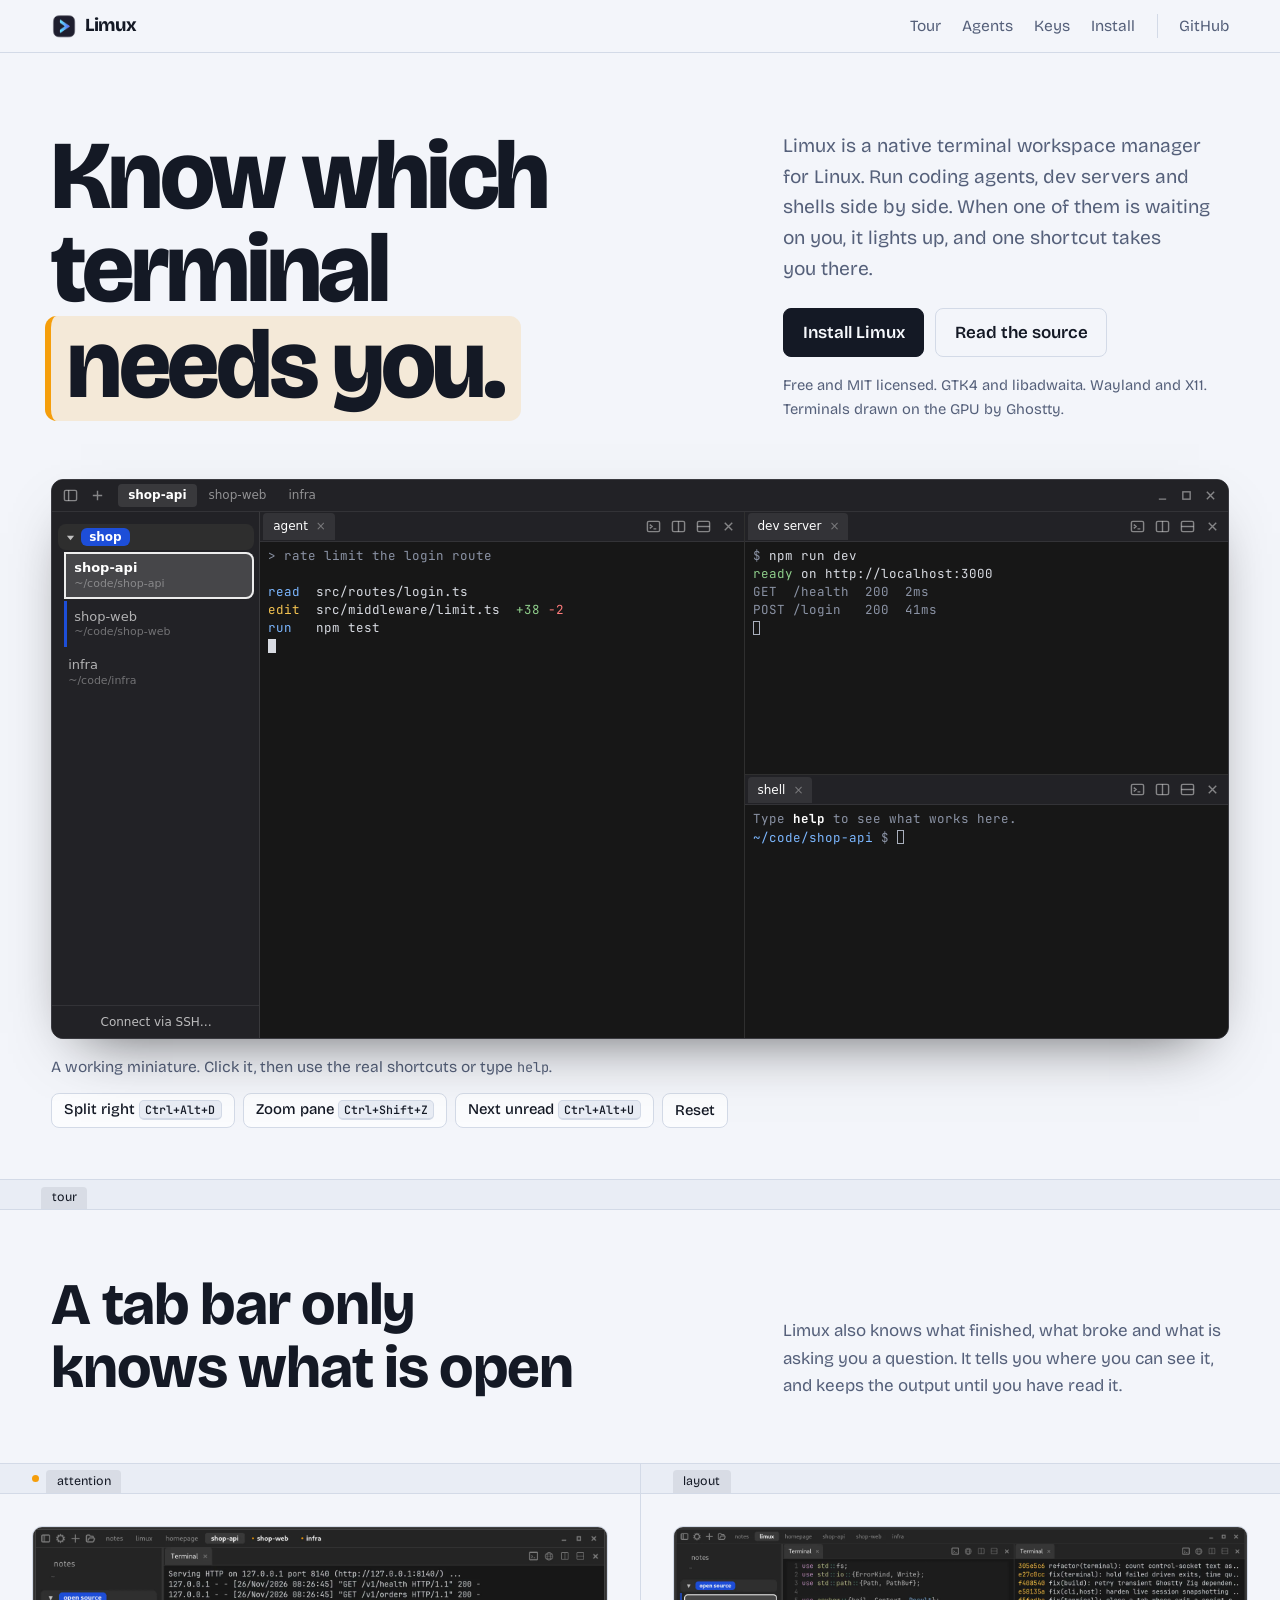
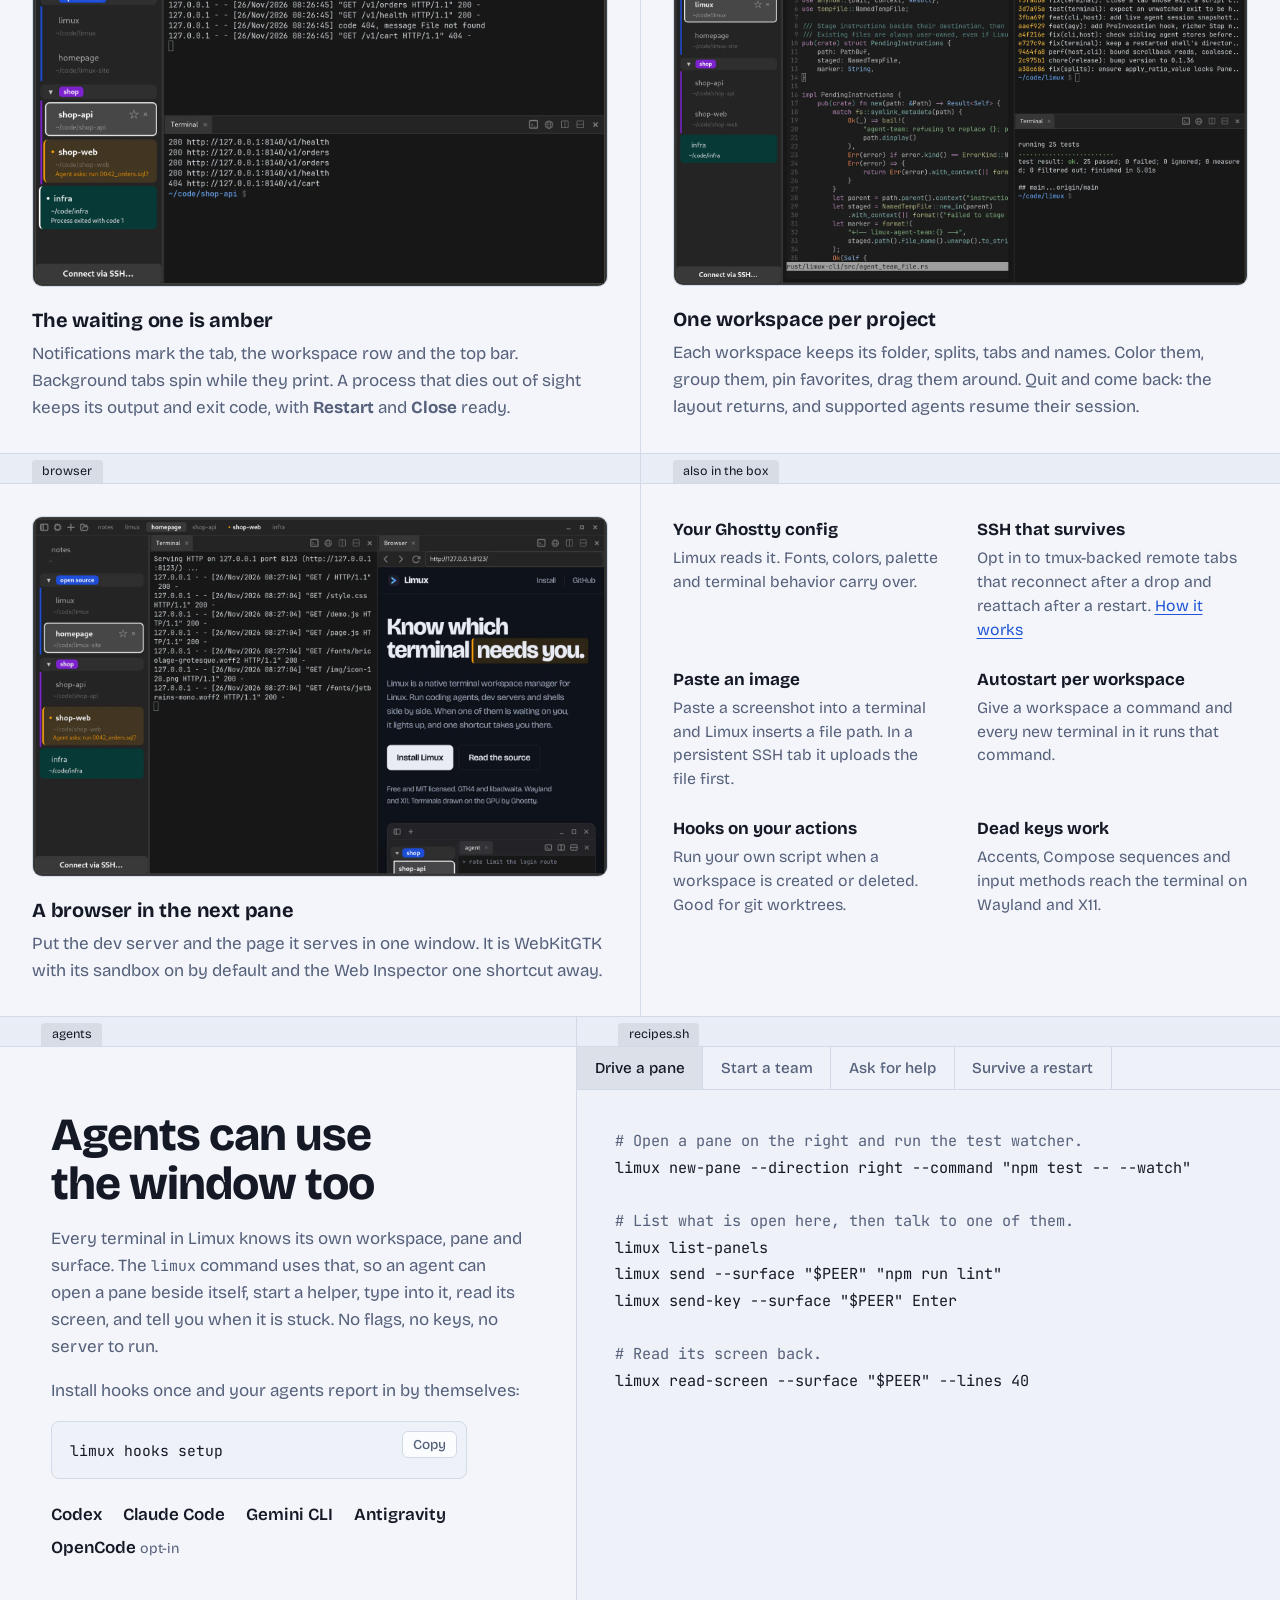
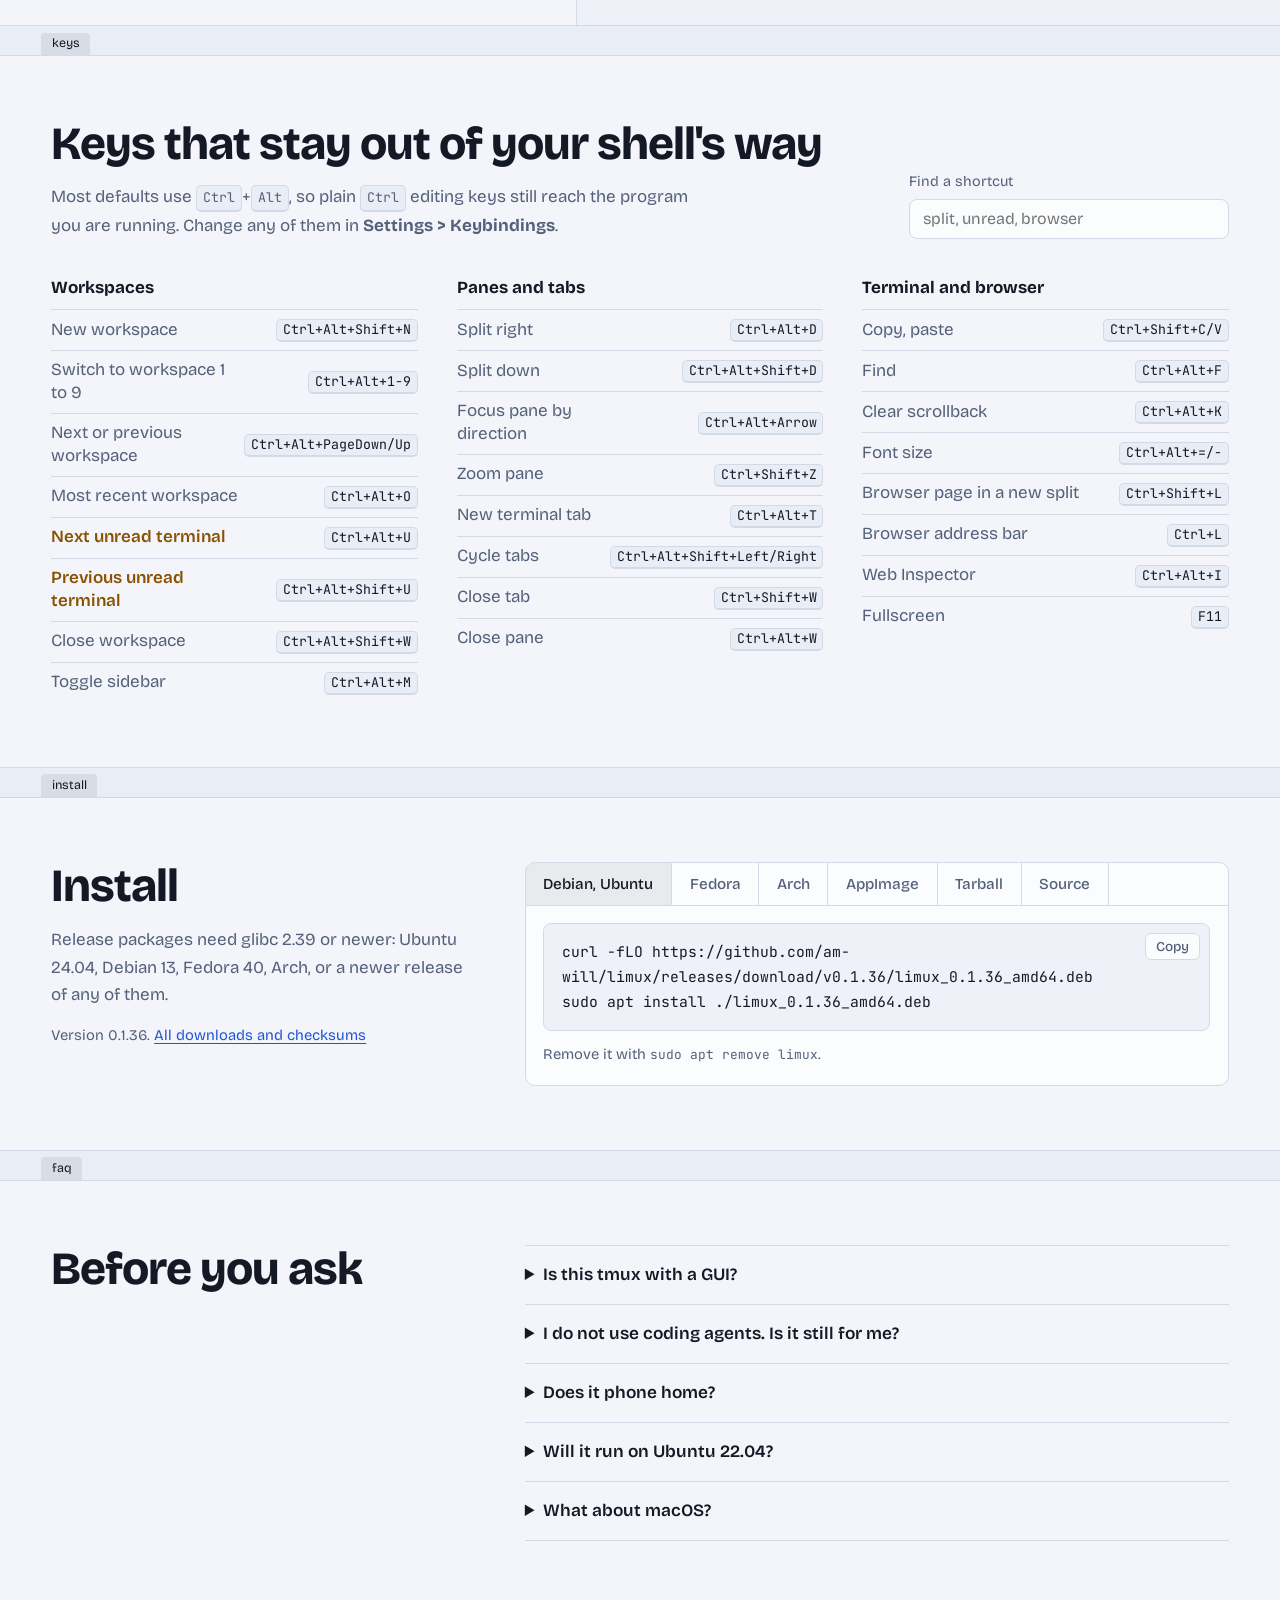
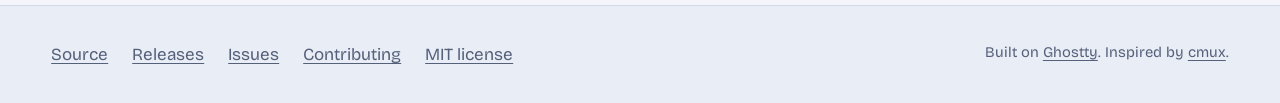
==== commit fb3b3509: "fix(site): correct the increase font size shortcut" ====
--- a/site/index.html
+++ b/site/index.html
@@ -208,7 +208,7 @@
           <tr><th scope="row">Copy, paste</th><td><kbd>Ctrl+Shift+C/V</kbd></td></tr>
           <tr><th scope="row">Find</th><td><kbd>Ctrl+Alt+F</kbd></td></tr>
           <tr><th scope="row">Clear scrollback</th><td><kbd>Ctrl+Alt+K</kbd></td></tr>
-          <tr><th scope="row">Font size</th><td><kbd>Ctrl+Alt++/-</kbd></td></tr>
+          <tr><th scope="row">Font size</th><td><kbd>Ctrl+Alt+=/-</kbd></td></tr>
           <tr><th scope="row">Browser page in a new split</th><td><kbd>Ctrl+Shift+L</kbd></td></tr>
           <tr><th scope="row">Browser address bar</th><td><kbd>Ctrl+L</kbd></td></tr>
           <tr><th scope="row">Web Inspector</th><td><kbd>Ctrl+Alt+I</kbd></td></tr>
